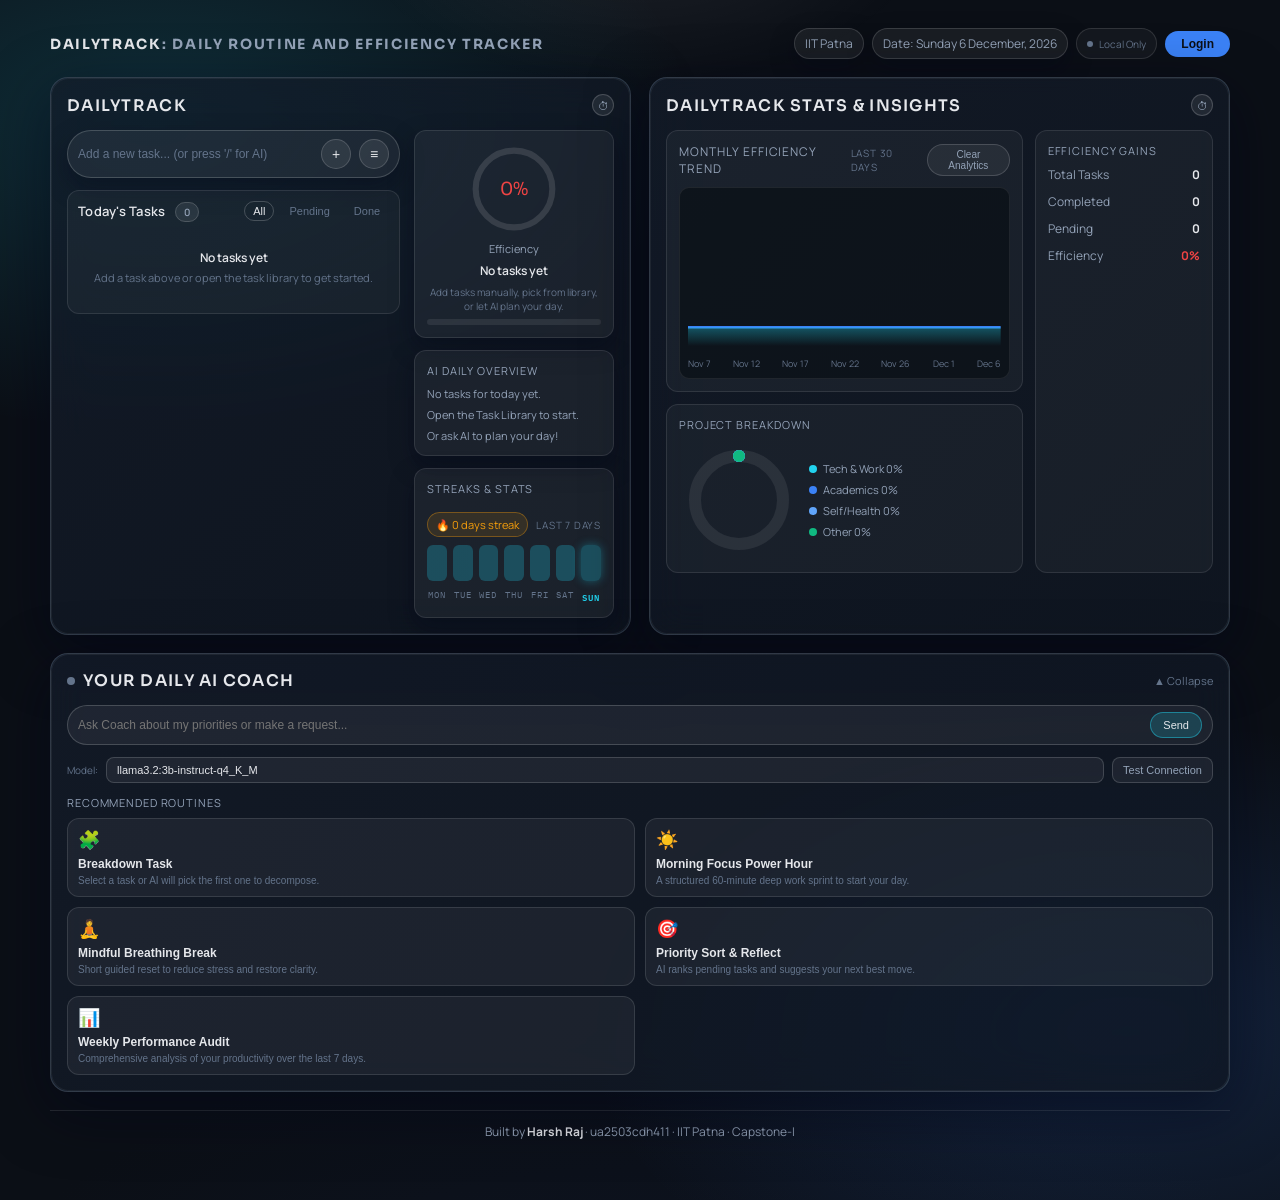
==== frontend/index.html @ e572f6ec "Refactor: Professional project reorganization and Firebase/Weekly Audit features" ====
<!DOCTYPE html>
<html lang="en">
<head>
  <meta charset="UTF-8"/>
  <meta name="viewport" content="width=device-width, initial-scale=1.0"/>
  <meta name="description" content="DailyTrack: A local AI powered daily routine and efficiency tracker."/>
  <title>DailyTrack - AI Routine Tracker</title>
  <link rel="preconnect" href="https://fonts.googleapis.com"/>
  <link href="https://fonts.googleapis.com/css2?family=Manrope:wght@300;400;500;600&family=Sora:wght@500;600;700&family=IBM+Plex+Mono:wght@400;500&display=swap" rel="stylesheet"/>
  <link rel="stylesheet" href="assets/css/style.css"/>
  <script src="https://cdn.jsdelivr.net/npm/canvas-confetti@1.6.0/dist/confetti.browser.min.js"></script>
</head>
<body>

<div class="app-shell">
  <header class="suite-header">
    <h1 class="suite-title"><span>DAILYTRACK</span>: DAILY ROUTINE AND EFFICIENCY TRACKER</h1>
    <div class="suite-meta">
      <div class="chip">IIT Patna</div>
      <div class="chip">Date: <span id="today-date">Loading...</span></div>
      <div class="sync-indicator" id="sync-indicator" title="Cloud Sync Status">
        <span class="sync-dot"></span>
        <span class="sync-text">Local Only</span>
      </div>
      <div class="user-profile" id="user-profile">
        <button class="btn-login" id="login-trigger">Login</button>
        <div class="user-info hidden" id="user-info">
          <span class="user-name" id="display-name"></span>
          <button class="btn-logout" id="logout-btn">Logout</button>
        </div>
      </div>
    </div>
  </header>

  <main class="suite-grid">
    <!-- Panel 1: DailyTrack -->
    <section class="panel panel-tasks">
      <div class="panel-head">
        <h2>DAILYTRACK</h2>
        <div class="panel-head-actions">
          <span class="head-icon">⏱</span>
        </div>
      </div>
      <div class="panel-body split">
        <div class="panel-main">
          <div class="input-row glass-input">
            <input type="text" class="task-input" id="task-input"
                   placeholder="Add a new task... (or press '/' for AI)"
                   maxlength="200" autocomplete="off"/>
            <button class="icon-btn" id="add-btn">+</button>
            <button class="icon-btn" id="add-work-btn">≡</button>
          </div>

          <div class="pending-banner" id="pending-banner">
            <p><strong id="pending-cnt">0</strong> task(s) carried from yesterday.</p>
          </div>

          <div class="tasks-section">
            <div class="tasks-header">
              <div class="tasks-title">
                Today's Tasks <span class="tasks-count-badge" id="tasks-count-badge">0</span>
              </div>
              <div class="filter-tabs">
                <button class="filter-tab active" data-filter="all">All</button>
                <button class="filter-tab" data-filter="pending">Pending</button>
                <button class="filter-tab" data-filter="done">Done</button>
              </div>
            </div>

            <ul id="task-list"></ul>

            <div class="empty-state" id="empty-state">
              <div class="empty-title">No tasks yet</div>
              <div class="empty-desc">Add a task above or open the task library to get started.</div>
            </div>

            <div class="tasks-actions" id="tasks-actions" style="display:none">
              <button class="btn-action danger" id="clear-all-btn">Clear All</button>
              <button class="btn-action danger" id="clear-done-btn">Clear Completed</button>
              <button class="btn-action success" id="complete-all-btn">Complete All</button>
            </div>
          </div>
        </div>

        <aside class="panel-side">
          <div class="mini-card ring-card">
            <div class="ring-wrap">
              <svg viewBox="0 0 120 120" width="92" height="92">
                <circle class="ring-bg" cx="60" cy="60" r="50"/>
                <circle class="ring-fill" id="ring-fill" cx="60" cy="60" r="50"/>
              </svg>
              <div class="ring-center">
                <div class="ring-pct" id="ring-pct">0%</div>
              </div>
            </div>
            <div class="ring-label">Efficiency</div>
            <div class="eff-status" id="eff-status">No tasks yet</div>
            <div class="eff-desc" id="eff-desc">Add tasks to unlock insights.</div>
            <div class="progress-wrap"><div class="progress-bar" id="progress-bar"></div></div>
          </div>

          <div class="mini-card overview-card">
            <div class="mini-title">AI Daily Overview</div>
            <ul class="mini-list">
              <li>Focus on strategic planning after 10 AM</li>
              <li>Schedule team sync at 2 PM</li>
              <li>Priority tasks identified</li>
            </ul>
          </div>

          <div class="mini-card streak-card">
            <div class="mini-title">Streaks & Stats</div>
            <div class="streak-row">
              <span class="streak-badge" id="streak-badge">🔥 0 day streak</span>
              <span class="streak-sub">Last 7 days</span>
            </div>
            <div class="spark-bars" id="spark-bars">
              <span class="spark-bar" style="--h:0%"></span>
              <span class="spark-bar" style="--h:0%"></span>
              <span class="spark-bar" style="--h:0%"></span>
              <span class="spark-bar" style="--h:0%"></span>
              <span class="spark-bar" style="--h:0%"></span>
              <span class="spark-bar" style="--h:0%"></span>
              <span class="spark-bar" style="--h:0%"></span>
            </div>
            <div class="spark-days" id="spark-days" aria-hidden="true">
              <span class="spark-day">Mon</span>
              <span class="spark-day">Tue</span>
              <span class="spark-day">Wed</span>
              <span class="spark-day">Thu</span>
              <span class="spark-day">Fri</span>
              <span class="spark-day">Sat</span>
              <span class="spark-day">Sun</span>
            </div>
          </div>
        </aside>
      </div>
    </section>

    <!-- Panel 2: Stats & Insights -->
    <section class="panel panel-insights">
      <div class="panel-head">
        <h2>DAILYTRACK STATS &amp; INSIGHTS</h2>
        <div class="panel-head-actions">
          <span class="head-icon">⏱</span>
        </div>
      </div>
      <div class="panel-body insights-grid">
        <div class="chart-card">
          <div class="chart-header">
            <div class="chart-title">Monthly Efficiency Trend</div>
            <div class="chart-controls">
              <div class="chart-subtitle">Last 30 days</div>
              <button class="ghost-btn" id="clear-analytics-btn">Clear Analytics</button>
            </div>
          </div>
          <div class="chart-grid">
            <svg class="chart-svg" viewBox="0 0 520 160" preserveAspectRatio="none">
              <defs>
                <linearGradient id="lineFill" x1="0" x2="0" y1="0" y2="1">
                  <stop offset="0%" stop-color="#22d3ee" stop-opacity="0.35"/>
                  <stop offset="100%" stop-color="#22d3ee" stop-opacity="0"/>
                </linearGradient>
              </defs>
              <polyline class="chart-line" points="0,140 40,140 80,140 120,140 160,140 200,140 240,140 280,140 320,140 360,140 400,140 440,140 480,140 520,140" />
              <polygon class="chart-area" points="0,160 0,140 40,140 80,140 120,140 160,140 200,140 240,140 280,140 320,140 360,140 400,140 440,140 480,140 520,140 520,160" />
            </svg>
            <div class="chart-axis" id="chart-axis"></div>
          </div>
        </div>

        <div class="gains-card">
          <div class="mini-title">Efficiency Gains</div>
          <div class="gain-list">
            <div class="gain-row"><span>Total Tasks</span><strong id="total-count">0</strong></div>
            <div class="gain-row"><span>Completed</span><strong id="done-count">0</strong></div>
            <div class="gain-row"><span>Pending</span><strong id="pending-count">0</strong></div>
            <div class="gain-row"><span>Efficiency</span><strong id="efficiency-val">0%</strong></div>
          </div>
        </div>

        <div class="donut-card">
          <div class="mini-title">Project Breakdown</div>
          <div class="donut-wrap">
            <svg class="donut" viewBox="0 0 120 120">
              <circle class="donut-ring" cx="60" cy="60" r="44" />
              <circle class="donut-seg seg-a" cx="60" cy="60" r="44" />
              <circle class="donut-seg seg-b" cx="60" cy="60" r="44" />
              <circle class="donut-seg seg-c" cx="60" cy="60" r="44" />
              <circle class="donut-seg seg-d" cx="60" cy="60" r="44" />
            </svg>
            <div class="donut-legend">
              <div class="legend-item"><span class="dot a"></span><span id="seg-a-label">Development 0%</span></div>
              <div class="legend-item"><span class="dot b"></span><span id="seg-b-label">Planning 0%</span></div>
              <div class="legend-item"><span class="dot c"></span><span id="seg-c-label">Marketing 0%</span></div>
              <div class="legend-item"><span class="dot d"></span><span id="seg-d-label">Other 0%</span></div>
            </div>
          </div>
        </div>
      </div>
    </section>

    <!-- Panel 4: AI Coach -->
    <section class="panel panel-coach">
      <div class="panel-head ai-panel-header" id="ai-panel-toggle">
        <h2>
          <span class="ai-dot" id="ai-dot"></span>
          YOUR DAILY AI COACH
        </h2>
        <span class="ai-toggle-icon" id="ai-toggle-icon">▲ Collapse</span>
      </div>

      <div class="ai-panel-body open" id="ai-panel-body">
        <div class="coach-input">
          <input class="coach-input-field" id="coach-input" type="text" placeholder="Ask Coach about my priorities or make a request..."/>
          <button class="coach-send" onclick="AIModule.askCoach()">Send</button>
        </div>

        <div class="model-row">
          <label>Model:</label>
          <input type="text" class="model-input" id="model-input"
                 value="llama3.2:3b-instruct-q4_K_M" placeholder="e.g. llama3.2:3b-instruct-q4_K_M"/>
          <button class="btn-connect" id="connect-btn">Test Connection</button>
        </div>

        <div class="ai-output" id="ai-output"></div>
        <button class="btn-add-ai-tasks" id="add-ai-tasks-btn">Add These Tasks to List</button>

        <div class="coach-subtitle">Recommended Routines</div>
        <div class="ai-features">
          <button class="ai-feat-btn" onclick="AIModule.run('breakdown')">
            <span class="feat-icon">🧩</span>
            <div class="feat-name">Breakdown Task</div>
            <div class="feat-desc">Select a task or AI will pick the first one to decompose.</div>
          </button>
          <button class="ai-feat-btn" onclick="AIModule.run('planday')">
            <span class="feat-icon">☀️</span>
            <div class="feat-name">Morning Focus Power Hour</div>
            <div class="feat-desc">A structured 60-minute deep work sprint to start your day.</div>
          </button>
          <button class="ai-feat-btn" onclick="AIModule.run('coach')">
            <span class="feat-icon">🧘</span>
            <div class="feat-name">Mindful Breathing Break</div>
            <div class="feat-desc">Short guided reset to reduce stress and restore clarity.</div>
          </button>
          <button class="ai-feat-btn" onclick="AIModule.run('prioritize')">
            <span class="feat-icon">🎯</span>
            <div class="feat-name">Priority Sort &amp; Reflect</div>
            <div class="feat-desc">AI ranks pending tasks and suggests your next best move.</div>
          </button>
          <button class="ai-feat-btn" onclick="AIModule.run('weekly')">
            <span class="feat-icon">📊</span>
            <div class="feat-name">Weekly Performance Audit</div>
            <div class="feat-desc">Comprehensive analysis of your productivity over the last 7 days.</div>
          </button>
        </div>
      </div>
    </section>
  </main>

  <footer class="suite-footer">
    Built by <strong>Harsh Raj</strong> · ua2503cdh411 · IIT Patna · Capstone-I
  </footer>
</div>

<!-- ── Add Work Modal ── -->
<div class="modal-overlay" id="modal-overlay">
  <div class="modal">
    <div class="modal-header">
      <div class="modal-title">📋 Task Library - Pick Your Work</div>
      <button class="modal-close" id="modal-close">✕</button>
    </div>
    <div class="modal-body">
      <div class="cat-tabs" id="cat-tabs"></div>
      <div class="work-grid" id="work-grid"></div>
    </div>
    <div class="modal-footer">
      <div class="sel-count">Selected: <span id="sel-count">0</span> tasks</div>
      <button class="btn-add-selected" id="add-selected-btn" disabled>Add Selected Tasks</button>
    </div>
  </div>
</div>

<!-- ── Auth Modal ── -->
<div class="modal-overlay" id="auth-modal">
  <div class="modal auth-modal-inner">
    <div class="modal-header">
      <div class="modal-title">🔐 Secure Access</div>
      <button class="modal-close" onclick="document.getElementById('auth-modal').classList.remove('show')">✕</button>
    </div>
    <div class="modal-body auth-body">
      <div class="auth-tabs">
        <button class="auth-tab active" id="tab-login">Login</button>
        <button class="auth-tab" id="tab-signup">Sign Up</button>
      </div>

      <div class="auth-form-container">
        <form id="email-auth-form" class="auth-form">
          <div class="form-group">
            <label>Email Address</label>
            <input type="email" id="auth-email" placeholder="name@example.com" required>
          </div>
          <div class="form-group">
            <label>Password</label>
            <input type="password" id="auth-password" placeholder="••••••••" required>
          </div>
          <button type="submit" class="btn-auth-primary" id="auth-submit-btn">Login to Account</button>
        </form>

        <div class="auth-divider"><span>OR</span></div>

        <div class="auth-social-actions">
          <button class="btn-social google" id="google-login">
            <img src="https://www.gstatic.com/firebasejs/ui/2.0.0/images/action/google.svg" alt="Google">
            Continue with Google
          </button>
          <button class="btn-social guest" id="guest-login">
            <span class="feat-icon">👤</span>
            Continue as Guest
          </button>
        </div>
      </div>
    </div>
  </div>
</div>

<!-- ── Toast ── -->
<div class="toast" id="toast">
  <span id="toast-icon">✅</span>
  <span id="toast-msg">Done!</span>
</div>

<!-- ── Scripts ── -->
<script type="module" src="assets/js/auth.js"></script>
<script src="assets/js/utils.js"></script>
<script src="assets/js/dataset.js"></script>
<script src="assets/js/tasks.js"></script>
<script src="assets/js/modal.js"></script>
<script src="assets/js/ai.js"></script>
<script src="assets/js/app.js"></script>

</body>
</html>
---- frontend/assets/css/style.css ----
/* ══════════════════════════════════════════════════════
   DailyTrack — Glassmorphism UI
   ══════════════════════════════════════════════════════ */

* { box-sizing: border-box; margin: 0; padding: 0; }

:root {
  --bg: #0b0f16;
  --panel: rgba(16, 23, 34, 0.78);
  --panel-2: rgba(20, 28, 41, 0.78);
  --border: rgba(148, 163, 184, 0.25);
  --accent: #3b82f6;
  --accent-2: #22d3ee;
  --text: #e5e7eb;
  --muted: #94a3b8;
  --muted-2: #64748b;
  --danger: #ef4444;
  --warn: #f59e0b;
  --success: #22c55e;
  --red: #ef4444;
  --amber: #f59e0b;
  --green: #22c55e;
  --bg3: rgba(255,255,255,0.06);
  --text2: #94a3b8;
  --text3: #64748b;
  --radius: 18px;
  --radius-sm: 12px;
  --shadow: 0 18px 60px rgba(2,6,23,0.55);
  --shadow-sm: 0 10px 24px rgba(2,6,23,0.35);
  --font-h: 'Sora', sans-serif;
  --font-b: 'Manrope', sans-serif;
  --font-m: 'IBM Plex Mono', monospace;
}

html { scroll-behavior: smooth; }

@keyframes fadeInUp {
  from { opacity: 0; transform: translateY(20px); }
  to { opacity: 1; transform: translateY(0); }
}

body {
  font-family: var(--font-b);
  color: var(--text);
  background:
    radial-gradient(900px 520px at 12% 10%, rgba(34, 211, 238, 0.16), transparent 60%),
    radial-gradient(900px 520px at 88% 86%, rgba(59, 130, 246, 0.18), transparent 60%),
    radial-gradient(1200px 700px at 50% 120%, rgba(15, 23, 42, 0.7), transparent 60%),
    #0b0f16;
  min-height: 100vh;
  overflow-x: hidden;
}

body::before,
body::after {
  content: '';
  position: fixed;
  inset: 0;
  pointer-events: none;
}
body::before {
  background: radial-gradient(500px 300px at 50% -10%, rgba(255,255,255,0.12), transparent 60%);
  opacity: 0.7;
}

.app-shell {
  max-width: 1220px;
  margin: 0 auto;
  padding: 28px 20px 60px;
  position: relative;
  z-index: 1;
}

/* ── Suite Header ───────────────────────────────────── */
.suite-header {
  display: flex;
  align-items: center;
  justify-content: space-between;
  margin-bottom: 18px;
  gap: 12px;
}
.suite-title {
  font-family: var(--font-h);
  text-transform: uppercase;
  letter-spacing: 0.12em;
  font-size: 14px;
  color: var(--muted);
}
.suite-title span { color: var(--text); }
.suite-meta { display: flex; gap: 8px; flex-wrap: wrap; }
.chip {
  background: rgba(255,255,255,0.06);
  border: 1px solid rgba(255,255,255,0.14);
  padding: 6px 10px;
  border-radius: 999px;
  font-size: 12px;
  color: var(--muted);
  box-shadow: var(--shadow-sm);
}

.sync-indicator {
  display: flex;
  align-items: center;
  gap: 6px;
  background: rgba(255,255,255,0.04);
  border: 1px solid rgba(255,255,255,0.12);
  padding: 4px 10px;
  border-radius: 999px;
  font-size: 10px;
  color: var(--muted-2);
  transition: all 0.3s ease;
}
.sync-indicator.synced { color: var(--success); border-color: rgba(34,211,238,0.2); }
.sync-indicator.syncing { color: var(--warn); border-color: rgba(245,158,11,0.2); }
.sync-dot {
  width: 6px; height: 6px; border-radius: 50%;
  background: currentColor;
}
.syncing .sync-dot { animation: blink 0.8s infinite; }

.suite-footer {
  margin-top: 18px;
  padding-top: 12px;
  border-top: 1px solid rgba(255,255,255,0.12);
  font-size: 12px;
  color: var(--muted);
  text-align: center;
}
.suite-footer strong { color: var(--text); }

/* ── Grid Layout ────────────────────────────────────── */
.suite-grid {
  display: grid;
  grid-template-columns: repeat(2, minmax(0, 1fr));
  gap: 18px;
}
.panel-tasks { animation-delay: 0.1s; }
.panel-insights { animation-delay: 0.2s; }
.panel-coach {
  grid-column: 1 / -1;
  animation-delay: 0.3s;
}

.panel {
  position: relative;
  border-radius: var(--radius);
  padding: 16px;
  background: linear-gradient(135deg, var(--panel-2), var(--panel));
  border: 1px solid var(--border);
  box-shadow: var(--shadow);
  backdrop-filter: blur(18px) saturate(140%);
  overflow: hidden;
  animation: fadeInUp 0.6s ease-out forwards;
  opacity: 0;
}
.panel::before {
  content: '';
  position: absolute;
  inset: -1px;
  border-radius: inherit;
  padding: 1px;
  background: linear-gradient(135deg, rgba(59,130,246,0.5), rgba(34,211,238,0.45));
  -webkit-mask: linear-gradient(#000 0 0) content-box, linear-gradient(#000 0 0);
  mask: linear-gradient(#000 0 0) content-box, linear-gradient(#000 0 0);
  -webkit-mask-composite: xor;
  mask-composite: exclude;
  pointer-events: none;
  opacity: 0.35;
}
.panel::after {
  content: '';
  position: absolute;
  inset: 0;
  border-radius: inherit;
  box-shadow: inset 0 0 0 1px rgba(255,255,255,0.06);
  pointer-events: none;
}

.panel-head {
  display: flex;
  align-items: center;
  justify-content: space-between;
  margin-bottom: 14px;
}
.panel-head h2 {
  font-family: var(--font-h);
  text-transform: uppercase;
  letter-spacing: 0.08em;
  font-size: 16px;
  font-weight: 600;
}
.panel-head-actions {
  display: flex;
  align-items: center;
  gap: 8px;
}
.head-icon {
  width: 22px; height: 22px;
  border-radius: 50%;
  background: rgba(255,255,255,0.08);
  border: 1px solid rgba(255,255,255,0.18);
  display: grid; place-items: center;
  font-size: 11px;
  color: var(--muted);
}

.panel-body.split {
  display: grid;
  grid-template-columns: 1.5fr 0.9fr;
  gap: 14px;
}
.panel-main { display: flex; flex-direction: column; gap: 12px; }
.panel-side { display: flex; flex-direction: column; gap: 12px; }

/* ── Inputs & Buttons ───────────────────────────────── */
.input-row {
  display: flex;
  align-items: center;
  gap: 8px;
}
.glass-input {
  padding: 8px 10px;
  border-radius: 999px;
  background: rgba(255,255,255,0.06);
  border: 1px solid rgba(255,255,255,0.18);
  box-shadow: var(--shadow-sm);
}
.task-input {
  flex: 1;
  background: transparent;
  border: none;
  color: var(--text);
  font-size: 12px;
  outline: none;
}
.task-input::placeholder { color: var(--muted-2); }
.icon-btn {
  width: 30px; height: 30px;
  border-radius: 50%;
  border: 1px solid rgba(255,255,255,0.16);
  background: rgba(255,255,255,0.08);
  color: var(--text);
  cursor: pointer;
  display: grid; place-items: center;
  font-size: 14px;
  transition: all 0.2s ease;
}
.icon-btn:hover { border-color: var(--accent); box-shadow: 0 0 12px rgba(34,211,238,0.25); }

/* ── Pending Banner ─────────────────────────────────── */
.pending-banner {
  display: none;
  padding: 8px 12px;
  border-radius: 10px;
  background: rgba(245, 158, 11, 0.08);
  border: 1px solid rgba(245, 158, 11, 0.35);
  font-size: 12px;
  color: var(--amber);
}
.pending-banner.show { display: block; }

/* ── Tasks List ─────────────────────────────────────── */
.tasks-section {
  padding: 10px;
  border-radius: var(--radius-sm);
  background: rgba(255,255,255,0.04);
  border: 1px solid rgba(255,255,255,0.10);
}
.tasks-header {
  display: flex;
  align-items: center;
  justify-content: space-between;
  margin-bottom: 10px;
}
.tasks-title {
  font-size: 13px;
  font-weight: 600;
  letter-spacing: 0.02em;
}
.tasks-count-badge {
  background: rgba(255,255,255,0.08);
  border: 1px solid rgba(255,255,255,0.16);
  border-radius: 999px;
  padding: 2px 8px;
  font-size: 10px;
  color: var(--muted);
  margin-left: 6px;
}
.filter-tabs { display: flex; gap: 6px; }
.filter-tab {
  background: transparent;
  border: 1px solid transparent;
  color: var(--muted-2);
  font-size: 11px;
  padding: 3px 8px;
  border-radius: 999px;
  cursor: pointer;
  transition: all 0.2s ease;
}
.filter-tab.active {
  border-color: rgba(255,255,255,0.2);
  color: var(--text);
}

#task-list { list-style: none; display: flex; flex-direction: column; gap: 8px; }
.task-item {
  display: flex;
  align-items: center;
  gap: 10px;
  padding: 8px 10px;
  border-radius: 10px;
  background: rgba(255,255,255,0.05);
  border: 1px solid rgba(255,255,255,0.08);
  transition: all 0.2s ease;
}
.task-item:hover { border-color: rgba(59,130,246,0.45); box-shadow: 0 0 14px rgba(34,211,238,0.15); }
.task-item.done { opacity: 0.7; }
.cb-wrap { flex-shrink: 0; }
.custom-cb {
  width: 16px; height: 16px;
  border: 1px solid rgba(255,255,255,0.3);
  border-radius: 4px;
  display: grid; place-items: center;
  cursor: pointer;
}
.check-icon { font-size: 10px; color: #0b0f16; opacity: 0; }
.task-item.done .custom-cb {
  background: var(--accent);
  border-color: var(--accent);
}
.task-item.done .check-icon { opacity: 1; }
.task-content { flex: 1; min-width: 0; }
.task-text { font-size: 12px; color: var(--text); }
.task-item.done .task-text { text-decoration: line-through; color: var(--muted-2); }
.task-meta { display: flex; align-items: center; gap: 6px; margin-top: 4px; flex-wrap: wrap; }
.task-time { font-size: 10px; color: var(--muted-2); }
.cat-badge, .carried-badge {
  font-size: 9px;
  border-radius: 4px;
  padding: 1px 5px;
  border: 1px solid rgba(255,255,255,0.2);
  color: var(--muted);
  text-transform: uppercase;
}
.carried-badge { color: var(--amber); border-color: rgba(245,158,11,0.35); }
.cat-academics { color: #7dd3fc; border-color: rgba(125,211,252,0.4); }
.cat-tech { color: #a78bfa; border-color: rgba(167,139,250,0.4); }
.cat-health { color: #6ee7b7; border-color: rgba(110,231,183,0.4); }
.cat-selflearn { color: #fbbf24; border-color: rgba(251,191,36,0.4); }
.cat-daily { color: #f472b6; border-color: rgba(244,114,182,0.4); }

.task-item.carried { border-color: rgba(245,158,11,0.45); background: rgba(245,158,11,0.08); }
.task-actions { display: flex; gap: 4px; opacity: 0; transition: opacity 0.2s ease; }
.task-actions { margin-left: auto; }
.task-item:hover .task-actions { opacity: 1; }
.task-act-btn {
  width: 22px; height: 22px;
  border-radius: 6px;
  border: 1px solid rgba(255,255,255,0.1);
  background: rgba(255,255,255,0.05);
  color: var(--muted);
  cursor: pointer;
  font-size: 10px;
}
.task-act-btn.ai:hover { border-color: var(--accent); color: var(--accent); }
.task-act-btn.delete:hover { border-color: rgba(255,107,107,0.5); color: var(--danger); }

.empty-state { display: none; text-align: center; padding: 18px 8px; }
.empty-state.show { display: block; }
.empty-title { font-weight: 600; font-size: 12px; }
.empty-desc { font-size: 11px; color: var(--muted-2); margin-top: 4px; }

.tasks-actions {
  display: flex; justify-content: space-between; gap: 8px;
  margin-top: 10px;
}
.btn-action {
  border-radius: 999px;
  border: 1px solid rgba(255,255,255,0.14);
  background: rgba(255,255,255,0.05);
  color: var(--muted);
  padding: 6px 12px;
  font-size: 11px;
  cursor: pointer;
  transition: all 0.2s ease;
}
.btn-action:hover { transform: translateY(-1px) scale(1.02); }
.btn-action.success:hover { border-color: rgba(66,211,159,0.5); color: var(--success); }
.btn-action.danger:hover { border-color: rgba(255,107,107,0.5); color: var(--danger); }

/* ── Mini Cards ─────────────────────────────────────── */
.mini-card {
  padding: 12px;
  border-radius: var(--radius-sm);
  background: rgba(255,255,255,0.05);
  border: 1px solid rgba(255,255,255,0.10);
  box-shadow: var(--shadow-sm);
}
.mini-title {
  font-size: 11px;
  text-transform: uppercase;
  letter-spacing: 0.08em;
  color: var(--muted);
  margin-bottom: 8px;
}

.ring-card {
  display: flex;
  flex-direction: column;
  align-items: center;
  text-align: center;
  gap: 6px;
}
.ring-wrap { position: relative; width: 92px; height: 92px; }
.ring-bg { fill: none; stroke: rgba(255,255,255,0.12); stroke-width: 8; }
.ring-fill {
  fill: none;
  stroke-width: 8;
  stroke-linecap: round;
  stroke: var(--accent);
  stroke-dasharray: 320;
  stroke-dashoffset: 320;
  transition: stroke-dashoffset 0.6s ease;
}
.ring-center {
  position: absolute; inset: 0;
  display: grid; place-items: center;
}
.ring-pct { font-family: var(--font-h); font-size: 18px; }
.ring-label { font-size: 11px; color: var(--muted); }
.eff-status { font-size: 12px; font-weight: 600; }
.eff-desc { font-size: 10px; color: var(--muted-2); }
.progress-wrap {
  width: 100%; height: 6px;
  background: rgba(255,255,255,0.08);
  border-radius: 999px;
  overflow: hidden;
}
.progress-bar {
  height: 100%;
  width: 0;
  background: linear-gradient(90deg, var(--accent), var(--accent-2));
  transition: width 0.6s ease;
}

.overview-card .mini-list { list-style: none; display: grid; gap: 6px; }
.overview-card li { font-size: 11px; color: var(--muted); }

.streak-card { display: grid; gap: 8px; }
.streak-row { display: flex; align-items: center; justify-content: space-between; gap: 8px; }
.streak-badge {
  font-size: 11px;
  color: var(--amber);
  background: rgba(245,158,11,0.12);
  border: 1px solid rgba(245,158,11,0.35);
  padding: 4px 8px;
  border-radius: 999px;
}
.streak-sub {
  font-size: 10px;
  color: var(--muted-2);
  text-transform: uppercase;
  letter-spacing: 0.08em;
}
.spark-bars { display: grid; grid-template-columns: repeat(7, 1fr); gap: 6px; }
.spark-bar {
  height: 36px;
  border-radius: 6px;
  background: rgba(34,211,238,0.25);
  position: relative;
  overflow: hidden;
}
.spark-bar.today { box-shadow: 0 0 10px rgba(34,211,238,0.35); }
.spark-bar::after {
  content: '';
  position: absolute; left: 0; right: 0; bottom: 0;
  height: var(--h);
  background: linear-gradient(180deg, rgba(34,211,238,0.9), rgba(34,211,238,0.35));
}
.spark-days { display: grid; grid-template-columns: repeat(7, 1fr); gap: 6px; }
.spark-day {
  font-family: var(--font-m);
  font-size: 9px;
  color: var(--muted-2);
  text-align: center;
  text-transform: uppercase;
  letter-spacing: 0.12em;
}
.spark-day.today { color: var(--accent-2); font-weight: 600; }

/* ── Insights Panel ─────────────────────────────────── */
.insights-grid {
  display: grid;
  grid-template-columns: 2fr 1fr;
  grid-template-rows: auto auto;
  gap: 12px;
}
.chart-card { grid-column: 1 / 2; }
.gains-card { grid-column: 2 / 3; grid-row: 1 / 3; }
.donut-card { grid-column: 1 / 2; }

.chart-card,
.gains-card,
.donut-card {
  padding: 12px;
  border-radius: var(--radius-sm);
  background: rgba(255,255,255,0.04);
  border: 1px solid rgba(255,255,255,0.10);
}
.chart-header { display: flex; align-items: center; justify-content: space-between; margin-bottom: 10px; }
.chart-title { font-size: 12px; text-transform: uppercase; letter-spacing: 0.08em; color: var(--muted); }
.chart-subtitle {
  font-size: 10px;
  text-transform: uppercase;
  letter-spacing: 0.08em;
  color: var(--muted-2);
}
.chart-controls { display: flex; gap: 10px; align-items: center; }
.ghost-btn {
  background: rgba(255,255,255,0.06);
  border: 1px solid rgba(255,255,255,0.16);
  color: var(--muted);
  font-size: 10px;
  padding: 4px 10px;
  border-radius: 999px;
  cursor: pointer;
  transition: all 0.2s ease;
}
.ghost-btn:hover { border-color: rgba(34,211,238,0.5); color: var(--accent); }
.chart-grid { background: rgba(8,12,18,0.6); border-radius: 10px; padding: 8px; border: 1px solid rgba(255,255,255,0.08); }
.chart-svg { width: 100%; height: 150px; }
.chart-line { fill: none; stroke: var(--accent); stroke-width: 2.5; }
.chart-area { fill: url(#lineFill); }
.chart-axis { display: flex; justify-content: space-between; font-size: 9px; color: var(--muted-2); margin-top: 6px; }

.gain-list { display: grid; gap: 10px; }
.gain-row { display: flex; justify-content: space-between; font-size: 12px; color: var(--muted); }
.gain-row strong { color: var(--text); }

.donut-wrap { display: grid; grid-template-columns: 120px 1fr; gap: 10px; align-items: center; }
.donut { width: 120px; height: 120px; transform: rotate(-90deg); }
.donut-ring {
  fill: none;
  stroke: rgba(255,255,255,0.08);
  stroke-width: 12;
}
.donut-seg { fill: none; stroke-width: 12; stroke-linecap: round; }
.seg-a { stroke: #22d3ee; stroke-dasharray: 0 276.46; stroke-dashoffset: 0; }
.seg-b { stroke: #3b82f6; stroke-dasharray: 0 276.46; stroke-dashoffset: 0; }
.seg-c { stroke: #60a5fa; stroke-dasharray: 0 276.46; stroke-dashoffset: 0; }
.seg-d { stroke: #10b981; stroke-dasharray: 0 276.46; stroke-dashoffset: 0; }
.donut-legend { display: grid; gap: 6px; font-size: 11px; color: var(--muted); }
.legend-item { display: flex; align-items: center; gap: 6px; }
.dot { width: 8px; height: 8px; border-radius: 50%; }
.dot.a { background: #22d3ee; }
.dot.b { background: #3b82f6; }
.dot.c { background: #60a5fa; }
.dot.d { background: #10b981; }

/* ── AI Coach ───────────────────────────────────────── */
.ai-panel-header {
  cursor: pointer;
}
.ai-panel-header h2 {
  display: flex; align-items: center; gap: 8px;
}
.ai-dot {
  width: 8px; height: 8px; border-radius: 50%;
  background: var(--muted-2);
  display: inline-block;
}
.ai-dot.connected { background: var(--success); box-shadow: 0 0 8px rgba(66,211,159,0.6); }
.ai-toggle-icon { font-size: 11px; color: var(--muted-2); }

.ai-panel-body { display: none; }
.ai-panel-body.open { display: block; }

.coach-input {
  display: flex; gap: 8px; align-items: center;
  background: rgba(255,255,255,0.06);
  border: 1px solid rgba(255,255,255,0.18);
  border-radius: 999px;
  padding: 6px 10px;
  margin-bottom: 12px;
}
.coach-input-field {
  flex: 1;
  background: transparent;
  border: none;
  color: var(--text);
  font-size: 12px;
  outline: none;
}
.coach-send {
  background: rgba(34,211,238,0.18);
  border: 1px solid rgba(34,211,238,0.45);
  color: var(--text);
  border-radius: 999px;
  padding: 6px 12px;
  font-size: 11px;
  cursor: pointer;
}

.model-row {
  display: flex; gap: 8px; align-items: center;
  margin-bottom: 12px;
}
.model-row label { font-size: 10px; color: var(--muted-2); }
.model-input {
  flex: 1;
  background: rgba(255,255,255,0.06);
  border: 1px solid rgba(255,255,255,0.16);
  border-radius: 8px;
  padding: 6px 10px;
  color: var(--text);
  font-size: 11px;
}
.btn-connect {
  background: rgba(255,255,255,0.06);
  border: 1px solid rgba(255,255,255,0.16);
  border-radius: 8px;
  padding: 6px 10px;
  color: var(--muted);
  font-size: 11px;
  cursor: pointer;
}
.btn-connect:hover { border-color: rgba(34,211,238,0.4); color: var(--accent); }

.ai-output {
  display: none;
  background: rgba(255,255,255,0.05);
  border: 1px solid rgba(255,255,255,0.12);
  border-radius: 10px;
  padding: 10px;
  font-size: 11px;
  color: var(--muted);
  margin-bottom: 10px;
}
.ai-output.show { display: block; }

.typing-dots {
  display: inline-flex;
  align-items: center;
  gap: 4px;
  color: var(--muted);
  font-size: 11px;
}
.typing-dot {
  width: 5px; height: 5px;
  border-radius: 50%;
  background: var(--accent);
  opacity: 0.4;
  animation: blink 1s infinite;
}
.typing-dot:nth-child(2) { animation-delay: 0.2s; }
.typing-dot:nth-child(3) { animation-delay: 0.4s; }

@keyframes blink {
  0%, 100% { opacity: 0.3; }
  50% { opacity: 1; }
}

.btn-add-ai-tasks {
  display: none;
  background: linear-gradient(135deg, rgba(59,130,246,0.9), rgba(34,211,238,0.8));
  border: none;
  border-radius: 999px;
  padding: 6px 12px;
  font-size: 11px;
  color: #0b0f16;
  cursor: pointer;
  margin-bottom: 12px;
}
.btn-add-ai-tasks.show { display: inline-flex; }

.coach-subtitle {
  font-size: 11px;
  text-transform: uppercase;
  letter-spacing: 0.08em;
  color: var(--muted);
  margin-bottom: 8px;
}
.ai-features {
  display: grid;
  grid-template-columns: repeat(2, minmax(0, 1fr));
  gap: 10px;
}
.ai-feat-btn {
  background: rgba(255,255,255,0.05);
  border: 1px solid rgba(255,255,255,0.12);
  border-radius: 12px;
  padding: 10px;
  text-align: left;
  color: var(--text);
  cursor: pointer;
  transition: all 0.2s ease;
}
.ai-feat-btn:hover { border-color: rgba(34,211,238,0.5); box-shadow: 0 0 18px rgba(34,211,238,0.15); }
.feat-icon { font-size: 18px; display: block; margin-bottom: 6px; }
.feat-name { font-size: 12px; font-weight: 600; margin-bottom: 4px; }
.feat-desc { font-size: 10px; color: var(--muted-2); }

/* ── Modal ──────────────────────────────────────────── */
.modal-overlay {
  position: fixed; inset: 0;
  background: rgba(8,10,18,0.75);
  display: none; align-items: center; justify-content: center;
  z-index: 1000;
}
.modal-overlay.show { display: flex; }
.modal {
  width: min(720px, 94vw);
  max-height: 86vh;
  background: rgba(18,24,36,0.95);
  border: 1px solid rgba(255,255,255,0.12);
  border-radius: 16px;
  box-shadow: var(--shadow);
  display: flex; flex-direction: column;
}
.modal-header {
  padding: 14px 18px;
  border-bottom: 1px solid rgba(255,255,255,0.12);
  display: flex; align-items: center; justify-content: space-between;
}
.modal-title { font-size: 13px; font-weight: 600; }
.modal-close {
  background: transparent; border: none; color: var(--muted); font-size: 16px; cursor: pointer;
}
.modal-body { padding: 16px 18px; overflow: auto; }
.cat-tabs { display: flex; gap: 6px; flex-wrap: wrap; margin-bottom: 12px; }
.cat-tab {
  background: rgba(255,255,255,0.06);
  border: 1px solid rgba(255,255,255,0.12);
  border-radius: 999px;
  padding: 4px 10px;
  font-size: 11px;
  color: var(--muted);
  cursor: pointer;
}
.cat-tab.active { border-color: rgba(34,211,238,0.5); color: var(--accent); }
.work-grid { display: grid; grid-template-columns: repeat(2, 1fr); gap: 8px; }
.work-item {
  background: rgba(255,255,255,0.05);
  border: 1px solid rgba(255,255,255,0.12);
  border-radius: 10px;
  padding: 10px;
  display: flex; gap: 8px; align-items: center; text-align: left;
  cursor: pointer;
  color: var(--text);
  transition: all 0.2s ease;
}
.work-item:hover { transform: translateY(-2px); border-color: rgba(255,255,255,0.25); }
.work-item.selected { border-color: rgba(34,211,238,0.6); }
.work-item-text { font-size: 12px; }
.work-item-sub { font-size: 10px; color: var(--muted-2); }
.work-check { margin-left: auto; font-size: 10px; color: var(--accent); }
.modal-footer {
  padding: 12px 18px;
  border-top: 1px solid rgba(255,255,255,0.12);
  display: flex; align-items: center; justify-content: space-between;
}
.sel-count { font-size: 11px; color: var(--muted); }
.btn-add-selected {
  background: linear-gradient(135deg, rgba(59,130,246,0.9), rgba(34,211,238,0.8));
  border: none;
  border-radius: 999px;
  padding: 8px 14px;
  font-size: 11px;
  color: #0b0f16;
  cursor: pointer;
}
.btn-add-selected:disabled { opacity: 0.4; cursor: not-allowed; }

/* ── Toast ──────────────────────────────────────────── */
.toast {
  position: fixed; right: 20px; bottom: 20px;
  background: rgba(16,22,32,0.92);
  border: 1px solid rgba(255,255,255,0.12);
  border-radius: 12px;
  padding: 10px 14px;
  font-size: 12px;
  color: var(--text);
  display: flex; align-items: center; gap: 8px;
  transform: translateY(40px);
  opacity: 0;
  transition: all 0.3s ease;
  z-index: 1100;
}
.toast.show { transform: translateY(0); opacity: 1; }

/* ── Responsive ─────────────────────────────────────── */
@media (max-width: 1100px) {
  .suite-grid { grid-template-columns: 1fr; }
  .panel-body.split { grid-template-columns: 1fr; }
  .insights-grid { grid-template-columns: 1fr; }
  .gains-card { grid-row: auto; grid-column: 1 / -1; }
  .donut-card { grid-column: 1 / -1; }
  .ai-features { grid-template-columns: 1fr; }
}
@media (max-width: 640px) {
  .suite-header { flex-direction: column; align-items: flex-start; }
  .suite-title { font-size: 12px; }
  .panel { padding: 12px; }
  .input-row { flex-wrap: wrap; }
}

/* ── Auth UI ────────────────────────────────────────── */
.user-profile { display: flex; align-items: center; gap: 10px; }
.btn-login {
  background: var(--accent);
  color: #0b0f16;
  border: none;
  padding: 6px 16px;
  border-radius: 999px;
  font-size: 12px;
  font-weight: 600;
  cursor: pointer;
  transition: all 0.2s ease;
}
.btn-login:hover { transform: translateY(-1px); box-shadow: 0 4px 12px rgba(59,130,246,0.3); }

.user-info { display: flex; align-items: center; gap: 10px; }
.user-name { font-size: 12px; color: var(--text); font-weight: 500; }
.btn-logout {
  background: rgba(255,255,255,0.06);
  border: 1px solid rgba(255,255,255,0.12);
  color: var(--muted);
  padding: 4px 12px;
  border-radius: 999px;
  font-size: 11px;
  cursor: pointer;
}
.btn-logout:hover { border-color: var(--danger); color: var(--danger); }

.hidden { display: none !important; }

.auth-modal-inner { width: min(400px, 94vw) !important; }
.auth-body { padding: 24px 20px !important; }

.auth-tabs { display: flex; background: rgba(255,255,255,0.05); border-radius: 12px; padding: 4px; margin-bottom: 20px; }
.auth-tab {
  flex: 1;
  background: transparent;
  border: none;
  color: var(--muted);
  padding: 8px;
  font-size: 13px;
  border-radius: 10px;
  cursor: pointer;
  transition: all 0.2s ease;
}
.auth-tab.active { background: rgba(255,255,255,0.1); color: var(--text); }

.auth-form { display: grid; gap: 16px; }
.form-group { display: grid; gap: 6px; }
.form-group label { font-size: 11px; color: var(--muted); text-transform: uppercase; letter-spacing: 0.05em; }
.form-group input {
  background: rgba(255,255,255,0.06);
  border: 1px solid rgba(255,255,255,0.14);
  border-radius: 10px;
  padding: 10px 12px;
  color: var(--text);
  font-size: 13px;
  outline: none;
}
.form-group input:focus { border-color: var(--accent); }

.btn-auth-primary {
  background: var(--accent);
  color: #0b0f16;
  border: none;
  padding: 12px;
  border-radius: 10px;
  font-size: 13px;
  font-weight: 600;
  cursor: pointer;
  margin-top: 8px;
}

.auth-divider {
  display: flex;
  align-items: center;
  gap: 12px;
  margin: 20px 0;
  color: var(--muted-2);
  font-size: 11px;
}
.auth-divider::before, .auth-divider::after { content: ''; flex: 1; height: 1px; background: rgba(255,255,255,0.1); }

.auth-social-actions { display: grid; gap: 10px; }
.btn-social {
  display: flex;
  align-items: center;
  justify-content: center;
  gap: 10px;
  background: rgba(255,255,255,0.06);
  border: 1px solid rgba(255,255,255,0.14);
  padding: 10px;
  border-radius: 10px;
  color: var(--text);
  font-size: 13px;
  cursor: pointer;
  transition: all 0.2s ease;
}
.btn-social:hover { background: rgba(255,255,255,0.1); }
.btn-social img { width: 18px; height: 18px; }
.btn-social.guest { border-color: rgba(34,211,238,0.25); }
.btn-social.guest:hover { border-color: var(--accent-2); }
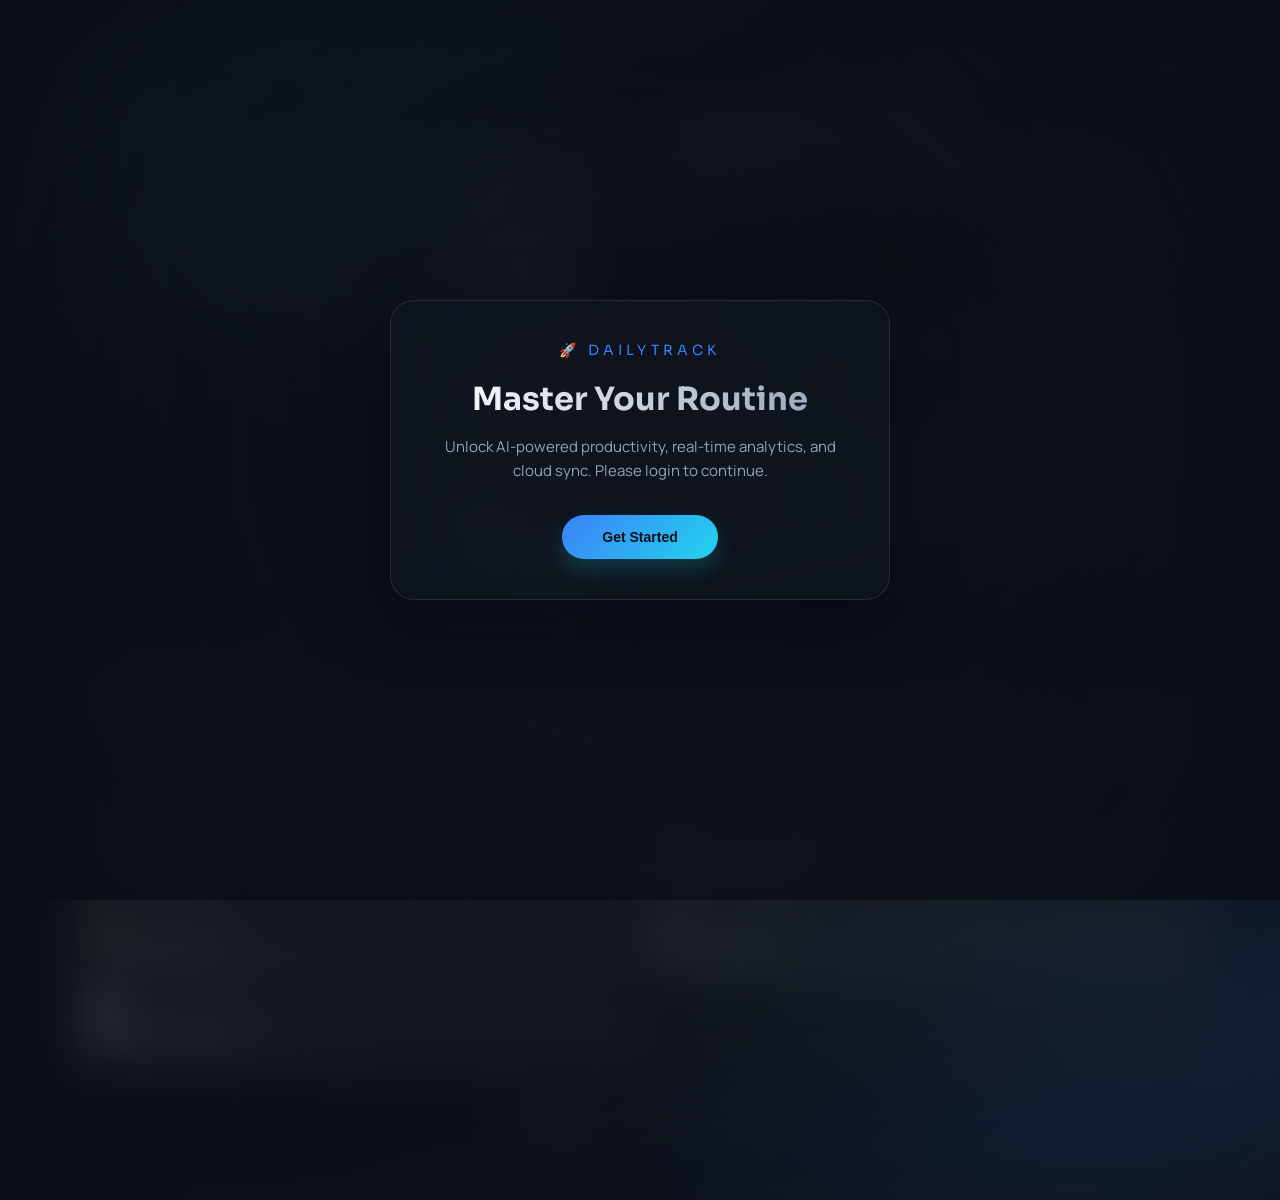
==== commit 74498eef: "Feature: Enforce login before app usage" ====
--- a/frontend/index.html
+++ b/frontend/index.html
@@ -10,7 +10,17 @@
   <link rel="stylesheet" href="assets/css/style.css"/>
   <script src="https://cdn.jsdelivr.net/npm/canvas-confetti@1.6.0/dist/confetti.browser.min.js"></script>
 </head>
-<body>
+<body class="unauthenticated">
+
+<!-- ── Welcome / Login Overlay ── -->
+<div class="welcome-overlay" id="welcome-overlay">
+  <div class="welcome-content">
+    <div class="welcome-logo">🚀 DAILYTRACK</div>
+    <h1>Master Your Routine</h1>
+    <p>Unlock AI-powered productivity, real-time analytics, and cloud sync. Please login to continue.</p>
+    <button class="btn-welcome-login" id="welcome-login-btn">Get Started</button>
+  </div>
+</div>
 
 <div class="app-shell">
   <header class="suite-header">
@@ -286,7 +296,7 @@
   <div class="modal auth-modal-inner">
     <div class="modal-header">
       <div class="modal-title">🔐 Secure Access</div>
-      <button class="modal-close" onclick="document.getElementById('auth-modal').classList.remove('show')">✕</button>
+      <!-- Close button removed to force login -->
     </div>
     <div class="modal-body auth-body">
       <div class="auth-tabs">
--- a/frontend/assets/css/style.css
+++ b/frontend/assets/css/style.css
@@ -906,3 +906,84 @@
 .btn-social img { width: 18px; height: 18px; }
 .btn-social.guest { border-color: rgba(34,211,238,0.25); }
 .btn-social.guest:hover { border-color: var(--accent-2); }
+
+/* ── Forced Auth State ──────────────────────────────── */
+.unauthenticated .app-shell {
+  filter: blur(25px) saturate(0.5);
+  pointer-events: none;
+  opacity: 0.5;
+  transform: scale(0.98);
+  transition: all 0.8s cubic-bezier(0.4, 0, 0.2, 1);
+}
+
+.welcome-overlay {
+  position: fixed;
+  inset: 0;
+  z-index: 2000;
+  display: flex;
+  align-items: center;
+  justify-content: center;
+  background: radial-gradient(circle at center, rgba(11, 15, 22, 0.4), #0b0f16);
+  backdrop-filter: blur(10px);
+  transition: all 0.6s ease;
+}
+
+body:not(.unauthenticated) .welcome-overlay {
+  opacity: 0;
+  pointer-events: none;
+  transform: translateY(-20px);
+}
+
+.welcome-content {
+  text-align: center;
+  max-width: 500px;
+  padding: 40px;
+  background: rgba(16, 23, 34, 0.6);
+  border: 1px solid rgba(255, 255, 255, 0.1);
+  border-radius: 24px;
+  box-shadow: var(--shadow);
+  animation: fadeInUp 0.8s ease-out;
+}
+
+.welcome-logo {
+  font-family: var(--font-h);
+  font-size: 14px;
+  letter-spacing: 0.3em;
+  color: var(--accent);
+  margin-bottom: 20px;
+}
+
+.welcome-content h1 {
+  font-family: var(--font-h);
+  font-size: 32px;
+  margin-bottom: 16px;
+  background: linear-gradient(to right, #fff, var(--muted));
+  -webkit-background-clip: text;
+  -webkit-text-fill-color: transparent;
+}
+
+.welcome-content p {
+  color: var(--muted);
+  font-size: 15px;
+  line-height: 1.6;
+  margin-bottom: 32px;
+}
+
+.btn-welcome-login {
+  background: linear-gradient(135deg, var(--accent), var(--accent-2));
+  color: #0b0f16;
+  border: none;
+  padding: 14px 40px;
+  border-radius: 999px;
+  font-size: 14px;
+  font-weight: 700;
+  cursor: pointer;
+  transition: all 0.3s ease;
+  box-shadow: 0 10px 20px rgba(34, 211, 238, 0.2);
+}
+
+.btn-welcome-login:hover {
+  transform: translateY(-2px);
+  box-shadow: 0 15px 30px rgba(34, 211, 238, 0.3);
+}
+
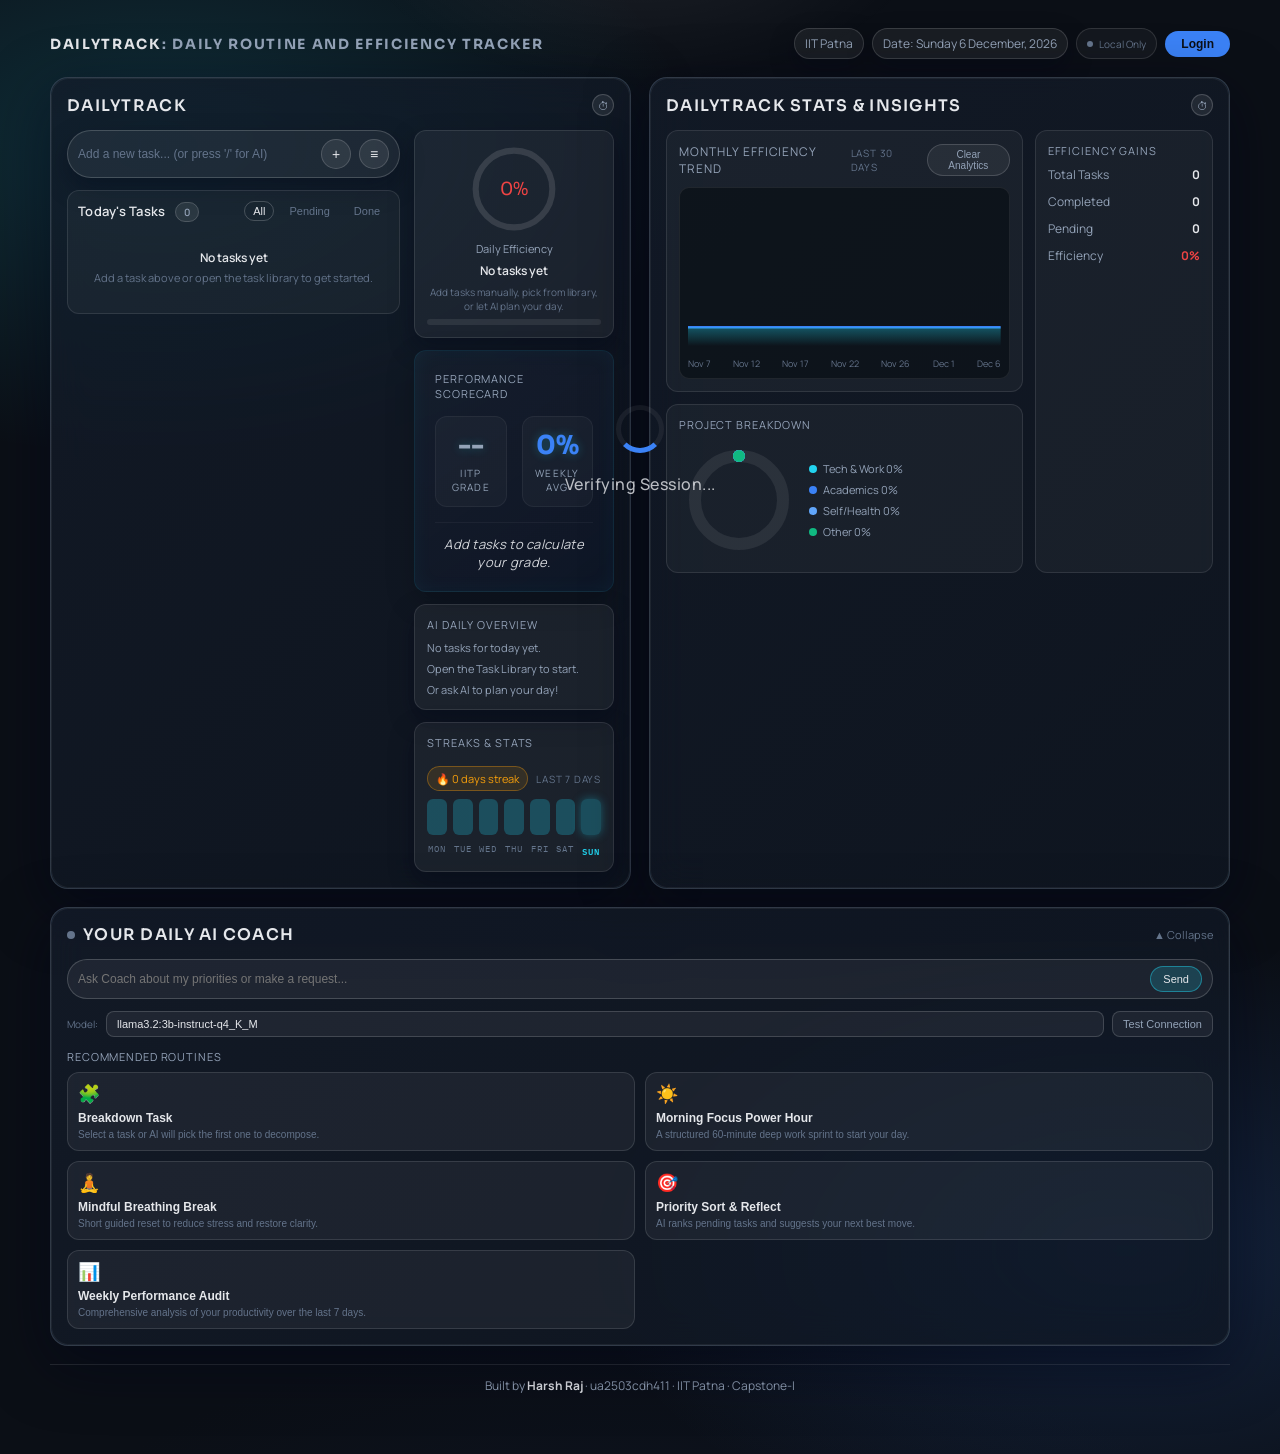
==== commit dc16d153: "Fix: Refine scorecard logic to handle empty task states and update documentation" ====
--- a/frontend/index.html
+++ b/frontend/index.html
@@ -10,7 +10,13 @@
   <link rel="stylesheet" href="assets/css/style.css"/>
   <script src="https://cdn.jsdelivr.net/npm/canvas-confetti@1.6.0/dist/confetti.browser.min.js"></script>
 </head>
-<body class="unauthenticated">
+<body class="loading">
+
+<!-- ── Loading Overlay ── -->
+<div class="loading-overlay" id="loading-overlay">
+  <div class="loader"></div>
+  <p>Verifying Session...</p>
+</div>
 
 <!-- ── Welcome / Login Overlay ── -->
 <div class="welcome-overlay" id="welcome-overlay">
@@ -103,10 +109,25 @@
                 <div class="ring-pct" id="ring-pct">0%</div>
               </div>
             </div>
-            <div class="ring-label">Efficiency</div>
+            <div class="ring-label">Daily Efficiency</div>
             <div class="eff-status" id="eff-status">No tasks yet</div>
             <div class="eff-desc" id="eff-desc">Add tasks to unlock insights.</div>
             <div class="progress-wrap"><div class="progress-bar" id="progress-bar"></div></div>
+          </div>
+
+          <div class="mini-card scorecard-card">
+            <div class="mini-title">Performance Scorecard</div>
+            <div class="score-grid">
+              <div class="score-item">
+                <div class="score-val" id="score-grade">--</div>
+                <div class="score-label">IITP Grade</div>
+              </div>
+              <div class="score-item">
+                <div class="score-val" id="score-avg">0%</div>
+                <div class="score-label">Weekly Avg</div>
+              </div>
+            </div>
+            <div class="score-status" id="score-msg">Add tasks to calculate your grade</div>
           </div>
 
           <div class="mini-card overview-card">
@@ -321,7 +342,7 @@
 
         <div class="auth-social-actions">
           <button class="btn-social google" id="google-login">
-            <img src="https://www.gstatic.com/firebasejs/ui/2.0.0/images/action/google.svg" alt="Google">
+            <img src="https://www.gstatic.com/firebasejs/ui/2.0.0/images/auth/google.svg" alt="Google">
             Continue with Google
           </button>
           <button class="btn-social guest" id="guest-login">
--- a/frontend/assets/css/style.css
+++ b/frontend/assets/css/style.css
@@ -705,7 +705,7 @@
   position: fixed; inset: 0;
   background: rgba(8,10,18,0.75);
   display: none; align-items: center; justify-content: center;
-  z-index: 1000;
+  z-index: 3000;
 }
 .modal-overlay.show { display: flex; }
 .modal {
@@ -987,3 +987,111 @@
   box-shadow: 0 15px 30px rgba(34, 211, 238, 0.3);
 }
 
+/* ── Loading Overlay ── */
+.loading-overlay {
+  position: fixed;
+  top: 0;
+  left: 0;
+  width: 100%;
+  height: 100%;
+  background: var(--bg1);
+  display: flex;
+  flex-direction: column;
+  align-items: center;
+  justify-content: center;
+  z-index: 9999;
+  color: var(--text1);
+}
+
+.loader {
+  width: 48px;
+  height: 48px;
+  border: 5px solid var(--bg3);
+  border-bottom-color: var(--accent);
+  border-radius: 50%;
+  display: inline-block;
+  box-sizing: border-box;
+  animation: rotation 1s linear infinite;
+  margin-bottom: 20px;
+}
+
+@keyframes rotation {
+  0% { transform: rotate(0deg); }
+  100% { transform: rotate(360deg); }
+}
+
+.loading-overlay p {
+  font-weight: 500;
+  letter-spacing: 0.5px;
+  opacity: 0.8;
+}
+
+.unauthenticated .welcome-overlay {
+  display: flex !important;
+}
+
+body.loading .welcome-overlay,
+body.loading .app-container {
+  display: none !important;
+}
+
+body:not(.unauthenticated) .welcome-overlay {
+  display: none !important;
+}
+
+/* ── Scorecard Card ── */
+.scorecard-card {
+  padding: 20px !important;
+  background: linear-gradient(145deg, rgba(30, 41, 59, 0.4), rgba(15, 23, 42, 0.6)) !important;
+  border: 1px solid rgba(34, 211, 238, 0.1) !important;
+  box-shadow: 0 10px 30px rgba(0, 0, 0, 0.2), inset 0 0 20px rgba(34, 211, 238, 0.05) !important;
+}
+
+.score-grid {
+  display: grid;
+  grid-template-columns: 1fr 1fr;
+  gap: 15px;
+  margin: 15px 0;
+}
+
+.score-item {
+  text-align: center;
+  padding: 12px;
+  background: rgba(255, 255, 255, 0.03);
+  border-radius: 12px;
+  border: 1px solid rgba(255, 255, 255, 0.05);
+  transition: transform 0.3s ease, border-color 0.3s ease;
+}
+
+.score-item:hover {
+  transform: translateY(-2px);
+  border-color: rgba(34, 211, 238, 0.2);
+}
+
+.score-val {
+  font-family: 'Sora', sans-serif;
+  font-size: 26px;
+  font-weight: 700;
+  color: var(--accent);
+  margin-bottom: 4px;
+  text-shadow: 0 0 10px rgba(34, 211, 238, 0.3);
+}
+
+.score-label {
+  font-size: 10px;
+  color: var(--text2);
+  text-transform: uppercase;
+  letter-spacing: 1.2px;
+}
+
+.score-status {
+  font-size: 13px;
+  color: var(--text1);
+  text-align: center;
+  padding-top: 12px;
+  border-top: 1px solid rgba(255, 255, 255, 0.05);
+  font-style: italic;
+  opacity: 0.9;
+  letter-spacing: 0.3px;
+}
+
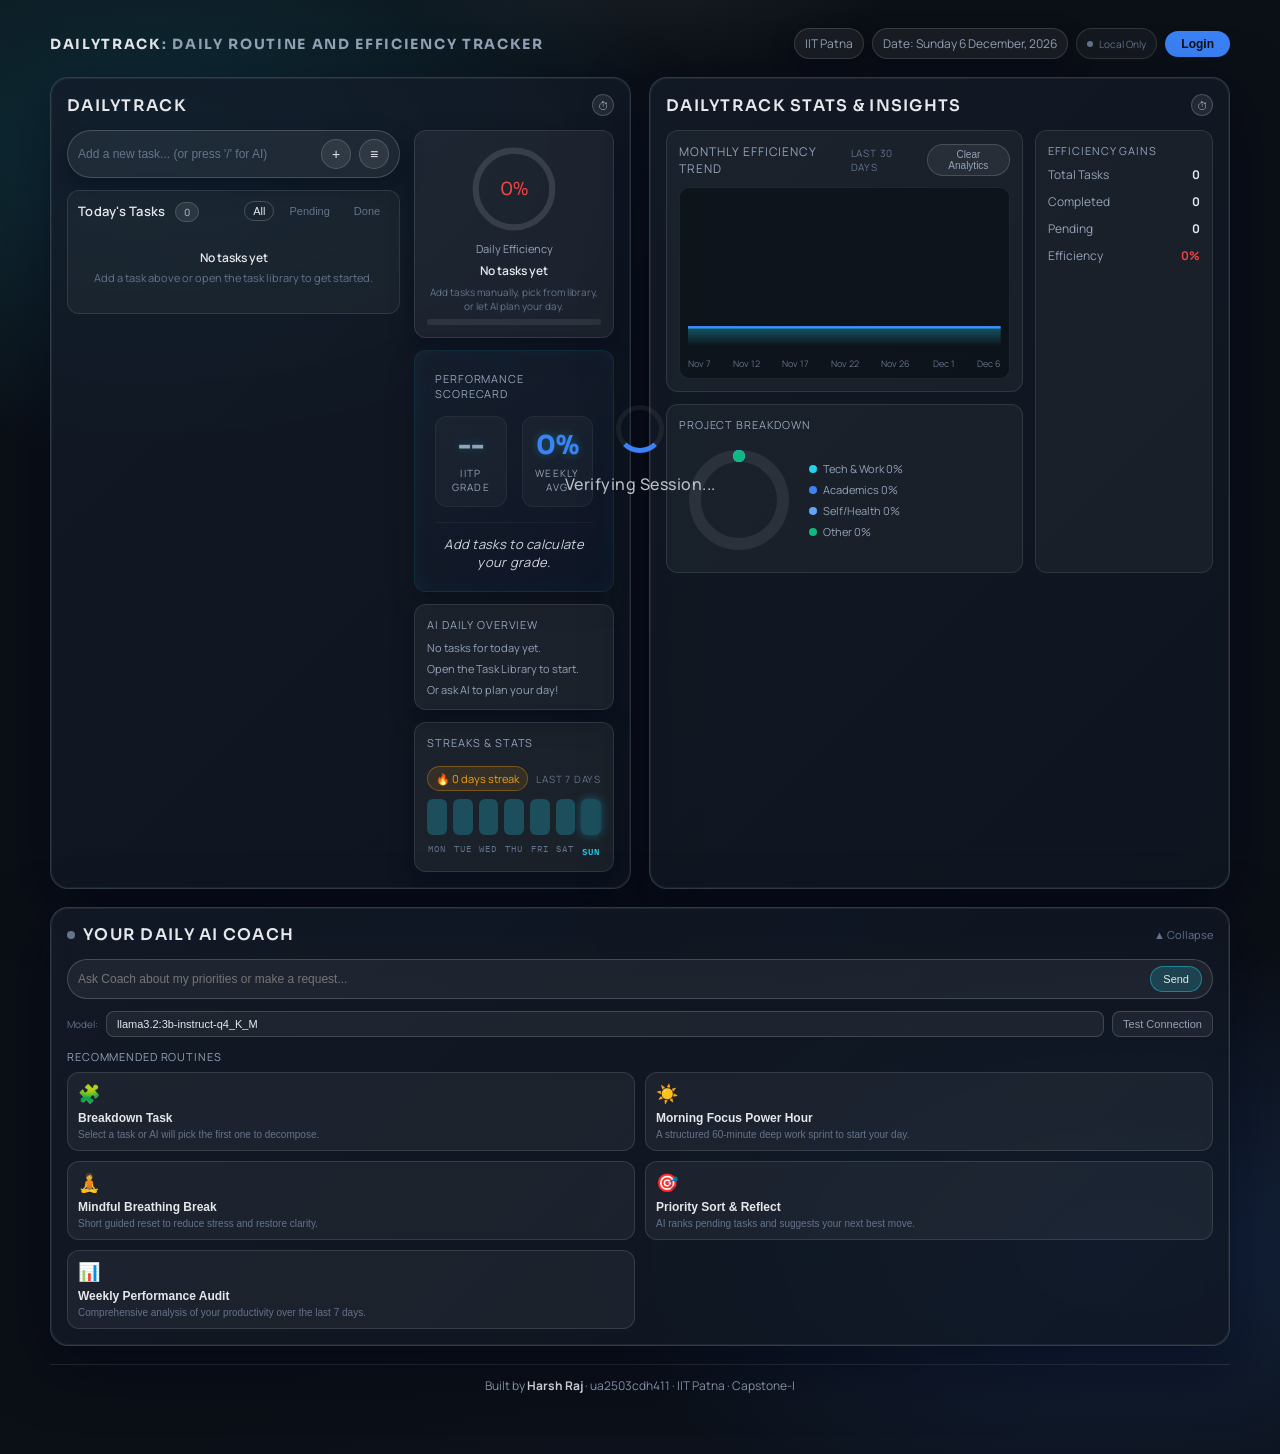
==== commit 8fd88c16: "Enhanced auth security with confirm password, hardened error handling across all modules, and polish" ====
--- a/frontend/index.html
+++ b/frontend/index.html
@@ -335,6 +335,10 @@
             <label>Password</label>
             <input type="password" id="auth-password" placeholder="••••••••" required>
           </div>
+          <div class="form-group hidden" id="confirm-password-group">
+            <label>Confirm Password</label>
+            <input type="password" id="auth-confirm-password" placeholder="••••••••">
+          </div>
           <button type="submit" class="btn-auth-primary" id="auth-submit-btn">Login to Account</button>
         </form>
 
--- a/frontend/assets/css/style.css
+++ b/frontend/assets/css/style.css
@@ -39,6 +39,14 @@
   to { opacity: 1; transform: translateY(0); }
 }
 
+@keyframes shake {
+  0%, 100% { transform: translateX(0); }
+  25% { transform: translateX(-8px); }
+  75% { transform: translateX(8px); }
+}
+
+.shake { animation: shake 0.4s ease-in-out; }
+
 body {
   font-family: var(--font-b);
   color: var(--text);
@@ -148,7 +156,7 @@
   background: linear-gradient(135deg, var(--panel-2), var(--panel));
   border: 1px solid var(--border);
   box-shadow: var(--shadow);
-  backdrop-filter: blur(18px) saturate(140%);
+  backdrop-filter: blur(12px) saturate(120%);
   overflow: hidden;
   animation: fadeInUp 0.6s ease-out forwards;
   opacity: 0;
@@ -704,10 +712,14 @@
 .modal-overlay {
   position: fixed; inset: 0;
   background: rgba(8,10,18,0.75);
-  display: none; align-items: center; justify-content: center;
+  display: flex; align-items: center; justify-content: center;
   z-index: 3000;
-}
-.modal-overlay.show { display: flex; }
+  opacity: 0;
+  visibility: hidden;
+  transition: all 0.3s ease;
+  backdrop-filter: blur(4px);
+}
+.modal-overlay.show { opacity: 1; visibility: visible; }
 .modal {
   width: min(720px, 94vw);
   max-height: 86vh;
@@ -716,7 +728,10 @@
   border-radius: 16px;
   box-shadow: var(--shadow);
   display: flex; flex-direction: column;
-}
+  transform: scale(0.95) translateY(10px);
+  transition: all 0.4s cubic-bezier(0.175, 0.885, 0.32, 1.275);
+}
+.modal-overlay.show .modal { transform: scale(1) translateY(0); }
 .modal-header {
   padding: 14px 18px;
   border-bottom: 1px solid rgba(255,255,255,0.12);
@@ -864,6 +879,7 @@
   outline: none;
 }
 .form-group input:focus { border-color: var(--accent); }
+.form-group input.error-field { border-color: var(--danger) !important; background: rgba(239, 68, 68, 0.05); }
 
 .btn-auth-primary {
   background: var(--accent);
@@ -902,18 +918,23 @@
   cursor: pointer;
   transition: all 0.2s ease;
 }
-.btn-social:hover { background: rgba(255,255,255,0.1); }
+.btn-social:hover { 
+  background: rgba(255,255,255,0.1); 
+  transform: translateY(-1px);
+  border-color: rgba(255,255,255,0.25);
+}
+.btn-social:active { transform: translateY(0); }
 .btn-social img { width: 18px; height: 18px; }
 .btn-social.guest { border-color: rgba(34,211,238,0.25); }
-.btn-social.guest:hover { border-color: var(--accent-2); }
+.btn-social.guest:hover { border-color: var(--accent-2); box-shadow: 0 4px 12px rgba(34,211,238,0.15); }
 
 /* ── Forced Auth State ──────────────────────────────── */
 .unauthenticated .app-shell {
-  filter: blur(25px) saturate(0.5);
+  filter: blur(10px) saturate(0.8);
   pointer-events: none;
   opacity: 0.5;
   transform: scale(0.98);
-  transition: all 0.8s cubic-bezier(0.4, 0, 0.2, 1);
+  transition: all 0.5s ease;
 }
 
 .welcome-overlay {
@@ -930,8 +951,10 @@
 
 body:not(.unauthenticated) .welcome-overlay {
   opacity: 0;
+  visibility: hidden;
   pointer-events: none;
-  transform: translateY(-20px);
+  transform: scale(1.05);
+  transition: all 0.7s cubic-bezier(0.4, 0, 0.2, 1);
 }
 
 .welcome-content {
@@ -1003,6 +1026,13 @@
   color: var(--text1);
 }
 
+.loading-overlay.fade-out {
+  opacity: 0;
+  visibility: hidden;
+  pointer-events: none;
+  transition: opacity 0.5s cubic-bezier(0.4, 0, 0.2, 1), visibility 0.5s;
+}
+
 .loader {
   width: 48px;
   height: 48px;
@@ -1095,3 +1125,9 @@
   letter-spacing: 0.3px;
 }
 
+.btn-auth-primary:disabled {
+  opacity: 0.6;
+  cursor: not-allowed;
+  filter: grayscale(0.5);
+}
+
